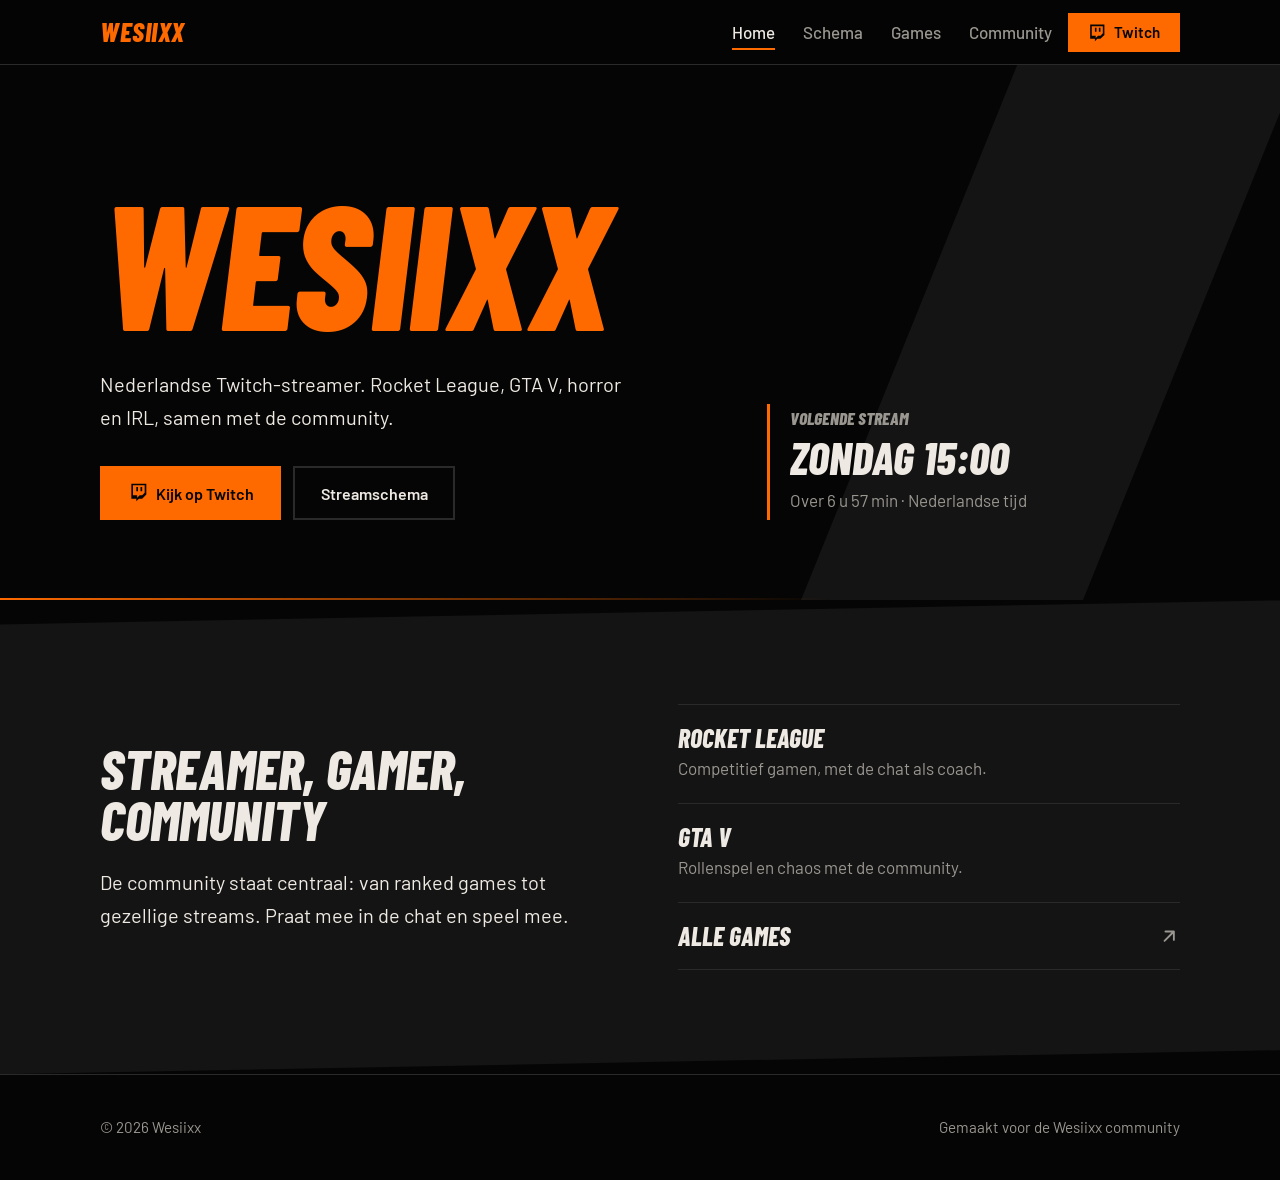
==== index.html @ 86432781 "Add files via upload" ====
<!doctype html><html lang="nl"><head><meta charset="utf-8"><meta name="viewport" content="width=device-width,initial-scale=1,viewport-fit=cover"><meta name="theme-color" content="#050505"><meta name="description" content="Wesiixx, Nederlandse Twitch-streamer. Streamschema, games en community."><title>Wesiixx – Streamer</title><link rel="preconnect" href="https://fonts.googleapis.com"><link rel="preconnect" href="https://fonts.gstatic.com" crossorigin><link href="https://fonts.googleapis.com/css2?family=Barlow+Condensed:ital,wght@1,800&family=Barlow:wght@400;500;600&display=swap" rel="stylesheet"><link rel="stylesheet" href="assets/style.css"></head><body><main><div data-view="home" data-title="Wesiixx – Streamer"><section class="hero"><div class="wrap"><div><h1 class="word">Wesiixx</h1><p class="lede">Nederlandse Twitch-streamer. Rocket League, GTA V, horror en IRL, samen met de community.</p><div class="row"><a class="btn" href="https://www.twitch.tv/wesiixx" target="_blank" rel="noopener"><span data-i="twitch"></span>Kijk op Twitch</a><a class="btn alt" href="#schema">Streamschema</a></div></div>
<div class="next"><h2>Volgende stream</h2><strong class="next-day"></strong><p class="next-in"></p></div></div></section>
<section class="band"><div class="wrap cols"><div><h2>Streamer, gamer, community</h2><p class="lede">De community staat centraal: van ranked games tot gezellige streams. Praat mee in de chat en speel mee.</p></div><div class="list"><div class="item" style="grid-template-columns:1fr"><div><h3>Rocket League</h3><p>Competitief gamen, met de chat als coach.</p></div></div><div class="item" style="grid-template-columns:1fr"><div><h3>GTA V</h3><p>Rollenspel en chaos met de community.</p></div></div><a class="item" style="grid-template-columns:1fr auto" href="#games"><h3>Alle games</h3><span class="tag" aria-hidden="true"><svg class="i" viewBox="0 0 24 24"><path d="M7 17 17 7M8 7h9v9"/></svg></span></a></div></div></section></div></main><script src="assets/main.js"></script></body></html>
---- assets/style.css ----
:root{padding-top:env(safe-area-inset-top,0px)}header.top{top:env(safe-area-inset-top,0px)}:root{--ink:#050505;--coal:#141414;--ash:#2a2a2a;--ember:#ff6a00;--bone:#eee9e2;--mute:#9a9690;--f:"Barlow Condensed","Arial Narrow",sans-serif;--b:"Barlow",system-ui,sans-serif;color-scheme:dark}
*{box-sizing:border-box;margin:0}
html{scroll-behavior:smooth}
body{background:var(--ink);color:var(--bone);font:400 1.0625rem/1.65 var(--b);-webkit-font-smoothing:antialiased}
a{color:inherit}
:focus-visible{outline:2px solid var(--ember);outline-offset:3px}
.wrap{width:min(1080px,100% - 3rem);margin-inline:auto}
header.top{position:sticky;top:0;z-index:5;background:rgba(5,5,5,.9);backdrop-filter:blur(8px);border-bottom:1px solid var(--ash)}
header.top .wrap{display:flex;align-items:center;justify-content:space-between;gap:1rem;height:64px}
.brand{text-decoration:none;font:800 italic 1.7rem/1 var(--f);letter-spacing:.02em;text-transform:uppercase;color:var(--ember)}
nav{display:flex;gap:1.75rem;margin-left:auto}
nav a{text-decoration:none;font-weight:500;color:var(--mute);padding:.25rem 0;border-bottom:2px solid transparent}
nav a:hover{color:var(--bone)}
nav a[aria-current]{color:var(--bone);border-color:var(--ember)}
.menu{display:none;background:none;border:1px solid var(--ash);color:var(--bone);padding:.4rem .8rem;font:inherit;cursor:pointer}
h1,h2,h3{font-family:var(--f);font-weight:800;font-style:italic;text-transform:uppercase;line-height:.95}
h2{font-size:clamp(2.2rem,5vw,3.4rem);margin-bottom:1.25rem}
h3{font-size:1.6rem}
.lede{font-size:1.25rem;max-width:34rem}
.muted{color:var(--mute)}
.hero{padding:clamp(3.5rem,10vw,7rem) 0 clamp(3rem,7vw,5rem)}
.hero .wrap{display:grid;grid-template-columns:1.5fr 1fr;gap:3rem;align-items:end}
.word{font-size:clamp(4.2rem,15vw,11rem);color:var(--ember);letter-spacing:-.01em;margin-bottom:1.5rem;animation:wipe .9s .1s cubic-bezier(.7,0,.2,1) both}
@keyframes wipe{from{clip-path:inset(0 100% 0 0)}to{clip-path:inset(0 -5% 0 0)}}
.next{border-left:3px solid var(--ember);padding:.4rem 0 .4rem 1.25rem}
.next h2{font-size:1.1rem;color:var(--mute);margin:0 0 .5rem}
.next strong{display:block;font:800 italic clamp(2rem,4vw,2.8rem)/1 var(--f);text-transform:uppercase}
.next p{margin-top:.4rem;color:var(--mute)}
.row{display:flex;flex-wrap:wrap;gap:.75rem;margin-top:2rem}
.btn{display:inline-flex;align-items:center;gap:.5rem;padding:.85rem 1.6rem;font:600 1rem var(--b);text-decoration:none;border:2px solid var(--ember);background:var(--ember);color:var(--ink);clip-path:polygon(0 0,100% 0,calc(100% - 10px) 100%,0 100%);cursor:pointer;transition:background .15s,color .15s}
.btn:hover{background:transparent;color:var(--ember)}
.btn.alt{background:transparent;color:var(--bone);border-color:var(--ash)}
.btn.alt:hover{border-color:var(--bone)}
.btn.sm{padding:.5rem 1.1rem;font-size:.95rem}
svg.i{width:1.25em;height:1.25em;fill:currentColor;flex:none}
section.s{padding:clamp(3rem,7vw,5rem) 0}
.band{background:var(--coal);clip-path:polygon(0 24px,100% 0,100% calc(100% - 24px),0 100%);padding-block:calc(clamp(3rem,7vw,5rem) + 24px)}
.list{border-top:1px solid var(--ash)}
.item{display:grid;grid-template-columns:9rem 1fr auto;gap:1.5rem;align-items:center;padding:1.3rem 0;border-bottom:1px solid var(--ash);text-decoration:none}
a.item:hover h3{color:var(--ember)}
.item p{color:var(--mute);margin-top:.25rem}
.item .t{font:800 italic 1.5rem var(--f);text-transform:uppercase}
.item.up{background:linear-gradient(90deg,rgba(255,106,0,.12),transparent 60%);box-shadow:inset 3px 0 var(--ember);padding-left:1rem}
.item.up .tag{color:var(--ember);font-weight:600}
.item .tag{color:var(--mute);font-size:.95rem}
.soc{grid-template-columns:2.5rem 1fr auto}
.soc svg.i{width:1.9rem;height:1.9rem;color:var(--ember)}
.page-head{padding:clamp(3rem,8vw,5.5rem) 0 2rem;border-bottom:1px solid var(--ash)}
.page-head h1{font-size:clamp(3.5rem,11vw,8rem);color:var(--ember)}
.cols{display:grid;grid-template-columns:1fr 1fr;gap:clamp(2rem,6vw,5rem);align-items:center}
footer{border-top:1px solid var(--ash);padding:2.5rem 0;color:var(--mute);font-size:.95rem}
footer .wrap{display:flex;flex-wrap:wrap;justify-content:space-between;gap:1rem}
[data-view][hidden]{display:none}
@media(max-width:760px){
.menu{display:block}
nav{display:none;position:absolute;inset:64px 0 auto;background:var(--ink);flex-direction:column;gap:0;padding:.5rem 1.5rem 1rem;border-bottom:1px solid var(--ash)}
nav.open{display:flex}nav a{padding:.8rem 0}
header.top .btn{display:none}
.hero .wrap,.cols{grid-template-columns:1fr}
.item{grid-template-columns:1fr auto;gap:.25rem 1rem}.item:not(.soc)>:first-child{grid-column:1/-1}
.soc{grid-template-columns:2.5rem 1fr auto}}
@media(prefers-reduced-motion:reduce){*{animation:none!important;scroll-behavior:auto}}

/* motion */
.word{position:relative}
.word::after{content:"";position:absolute;top:-4%;bottom:-4%;left:0;width:.1em;background:var(--ember);transform:skewX(-14deg);animation:sweep .9s .1s cubic-bezier(.7,0,.2,1) both;pointer-events:none}
@keyframes sweep{0%{left:0;opacity:1}85%{opacity:1}100%{left:100%;opacity:0}}
@keyframes up{from{opacity:0;translate:0 16px}}
.hero .lede{animation:up .7s .85s cubic-bezier(.2,.7,.2,1) both}
.hero .row{animation:up .7s 1s cubic-bezier(.2,.7,.2,1) both}
.hero .next{animation:up .7s 1.15s cubic-bezier(.2,.7,.2,1) both}
.page-head h1{animation:wipe .8s .05s cubic-bezier(.7,0,.2,1) both}
[data-view]:not([hidden]){animation:vin .45s cubic-bezier(.2,.7,.2,1) both}
@keyframes vin{from{opacity:0;translate:0 10px}}
.rv{opacity:0;translate:0 18px;transition:opacity .65s cubic-bezier(.2,.7,.2,1) calc(var(--d,0)*70ms),translate .65s cubic-bezier(.2,.7,.2,1) calc(var(--d,0)*70ms)}
.rv.in{opacity:1;translate:none}
header.top{transition:box-shadow .3s}
header.top.sc{box-shadow:0 10px 30px rgba(0,0,0,.55)}
nav a,nav a[aria-current]{border-bottom:0}
nav a{background:linear-gradient(var(--ember),var(--ember)) left bottom/0 2px no-repeat;transition:background-size .3s cubic-bezier(.7,0,.2,1),color .2s}
nav a:hover,nav a[aria-current]{background-size:100% 2px}
.btn{position:relative;overflow:hidden;isolation:isolate;transition:color .3s}
.btn::before{content:"";position:absolute;top:0;bottom:0;left:-15%;width:130%;background:var(--ink);transform:translateX(-105%) skewX(-14deg);transition:transform .4s cubic-bezier(.7,0,.2,1);z-index:-1}
.btn:hover{background:var(--ember)}
.btn:hover::before{transform:translateX(0) skewX(-14deg)}
.btn.alt::before{background:var(--ash)}
.btn.alt:hover{background:transparent}
.btn:active{translate:0 1px}
.btn svg.i{transition:transform .3s}
.btn:hover svg.i{transform:scale(1.15) rotate(-6deg)}
a.item{transition:padding-left .3s cubic-bezier(.2,.7,.2,1)}
a.item:hover{padding-left:.75rem}
a.item h3,.item .tag{transition:color .2s,translate .3s}
a.item:hover .tag{translate:6px 0;color:var(--ember)}
.soc svg.i{transition:transform .3s cubic-bezier(.2,.7,.2,1)}
.soc:hover svg.i{transform:translateY(-3px) rotate(-8deg)}
.item.up{animation:glow 2.4s ease-in-out infinite}
@keyframes glow{50%{background-color:rgba(255,106,0,.07)}}
@media(prefers-reduced-motion:reduce){.rv{opacity:1;translate:none;transition:none}.btn::before,nav a{transition:none}}

/* fixes */
body{display:flex;flex-direction:column;min-height:100vh;min-height:100svh}
main{flex:1}
::selection{background:var(--ember);color:var(--ink)}
.btn{transition:color .2s .12s}
.btn.alt:hover{color:var(--bone)}
.item.up{background-color:transparent}
.hero{position:relative;overflow:hidden}
.hero .wrap{position:relative;z-index:1}
.next strong{white-space:nowrap}
/* hero: charcoal bar and ember blade, echoing the brand art in pure CSS */
.hero::before{content:"";position:absolute;right:7%;top:-20%;width:22%;height:140%;background:var(--coal);transform:skewX(-22deg);animation:bar 1.1s .1s cubic-bezier(.2,.7,.2,1) both}
.hero::after{content:"";position:absolute;z-index:0;left:0;right:0;bottom:0;height:2px;background:linear-gradient(90deg,var(--ember),transparent 65%);transform-origin:left center;animation:edge 1.1s .5s cubic-bezier(.7,0,.2,1) both}
@keyframes bar{from{opacity:0;translate:0 -40px}}
@keyframes edge{from{scale:0 1}}
.brand{display:inline-block;transition:transform .3s cubic-bezier(.2,.7,.2,1)}
.brand:hover{transform:skewX(-8deg) translateX(2px)}
nav.open{animation:up .3s cubic-bezier(.2,.7,.2,1) both}
/* page transition: diagonal slash wipe */
html.vt [data-view]:not([hidden]){animation:none}
::view-transition-old(root){animation:fout .3s ease both}
::view-transition-new(root){animation:diag .6s cubic-bezier(.7,0,.2,1) both}
@keyframes fout{to{opacity:.2}}
@keyframes diag{from{clip-path:polygon(0 0,0 0,-30% 100%,-30% 100%)}to{clip-path:polygon(0 0,130% 0,130% 100%,-30% 100%)}}
@media(max-width:760px){.hero::before{opacity:.5;width:38%;right:-6%}.hero::after{content:"";position:absolute;z-index:0;left:0;right:0;bottom:0;height:2px;background:linear-gradient(90deg,var(--ember),transparent 65%);transform-origin:left center;animation:edge 1.1s .5s cubic-bezier(.7,0,.2,1) both}}
@media(prefers-reduced-motion:reduce){.hero::before,.hero::after{content:"";position:absolute;z-index:0;left:0;right:0;bottom:0;height:2px;background:linear-gradient(90deg,var(--ember),transparent 65%);transform-origin:left center;animation:edge 1.1s .5s cubic-bezier(.7,0,.2,1) both}::view-transition-group(*),::view-transition-old(*),::view-transition-new(*){animation:none}}

/* buttons: simple left-to-right fill, no pseudo-element */
.btn::before{display:none}
.btn{background:linear-gradient(var(--ink),var(--ink)) left center/0 100% no-repeat var(--ember);transition:background-size .35s cubic-bezier(.7,0,.2,1),color .2s .08s}
.btn:hover{background:linear-gradient(var(--ink),var(--ink)) left center/100% 100% no-repeat var(--ember);color:var(--ember)}
.btn.alt{background:linear-gradient(var(--ash),var(--ash)) left center/0 100% no-repeat transparent}
.btn.alt:hover{background:linear-gradient(var(--ash),var(--ash)) left center/100% 100% no-repeat transparent;color:var(--bone)}
.tag svg.i{width:1.4rem;height:1.4rem;fill:none;stroke:currentColor;stroke-width:2;stroke-linecap:round;stroke-linejoin:round;vertical-align:middle}
.item .tag{display:inline-flex}

/* button: plain rectangle, so the border is never cut off by a clipped corner */
.btn{clip-path:none;border-radius:0}
/* page transition: no white flash (dark backdrop, no additive blending) */
html{background:var(--ink)}
::view-transition{background:var(--ink)}
::view-transition-old(root),::view-transition-new(root){mix-blend-mode:normal}
::view-transition-old(root){animation:none}
::view-transition-new(root){animation:diag .55s cubic-bezier(.7,0,.2,1) both}
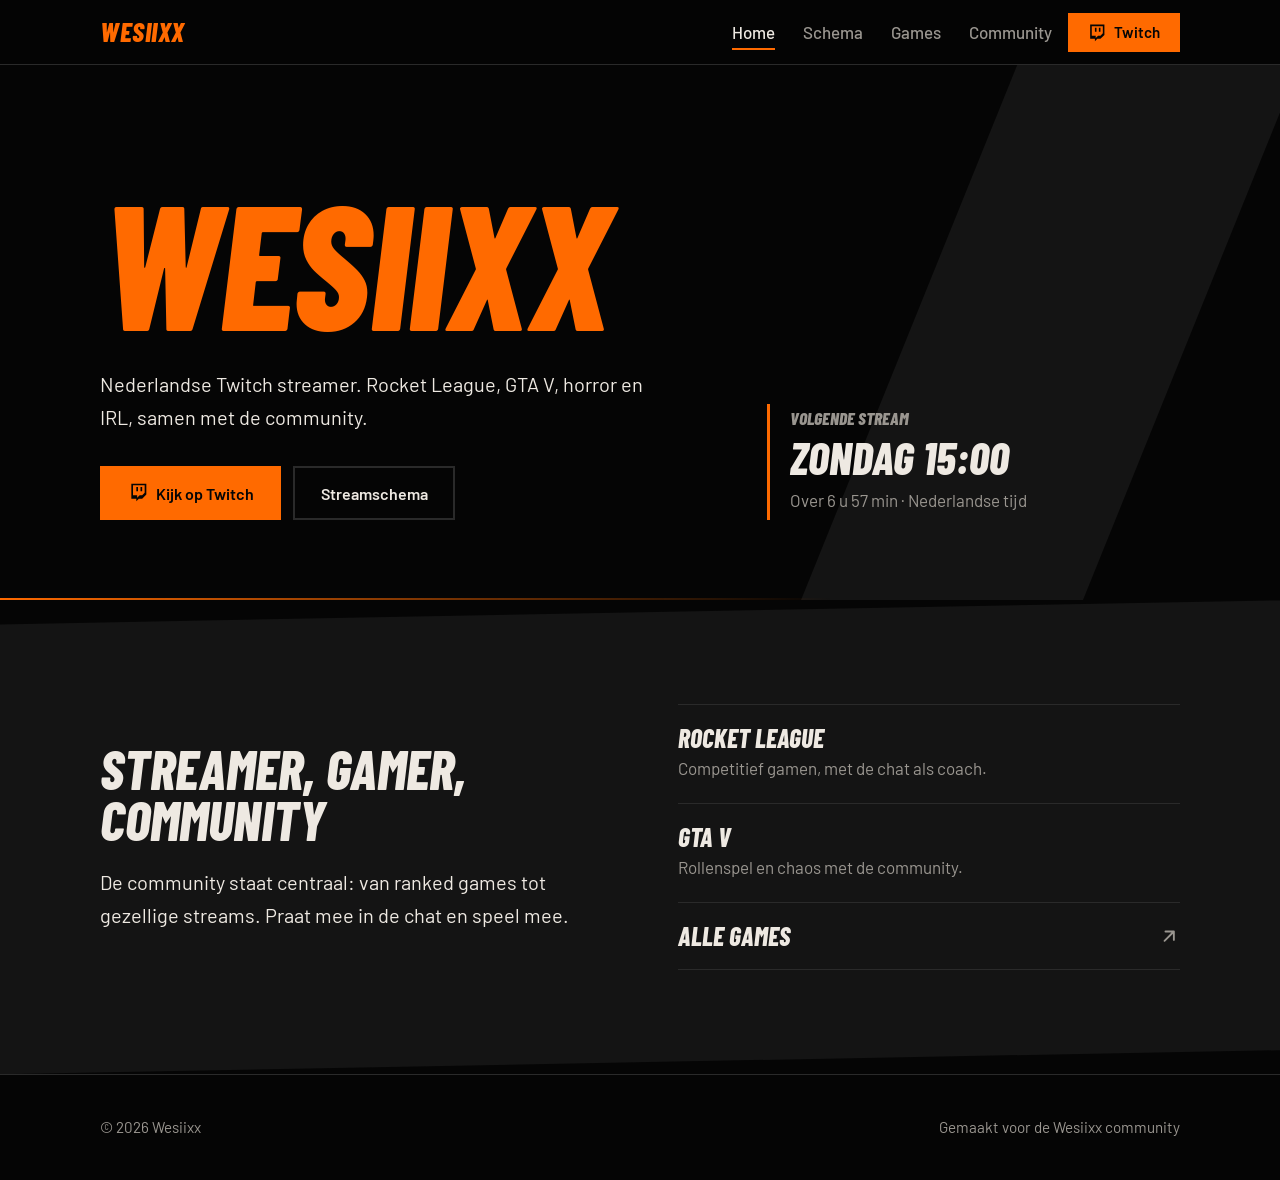
==== commit 1a89c8af: "Add files via upload" ====
--- a/index.html
+++ b/index.html
@@ -1,3 +1,3 @@
-<!doctype html><html lang="nl"><head><meta charset="utf-8"><meta name="viewport" content="width=device-width,initial-scale=1,viewport-fit=cover"><meta name="theme-color" content="#050505"><meta name="description" content="Wesiixx, Nederlandse Twitch-streamer. Streamschema, games en community."><title>Wesiixx – Streamer</title><link rel="preconnect" href="https://fonts.googleapis.com"><link rel="preconnect" href="https://fonts.gstatic.com" crossorigin><link href="https://fonts.googleapis.com/css2?family=Barlow+Condensed:ital,wght@1,800&family=Barlow:wght@400;500;600&display=swap" rel="stylesheet"><link rel="stylesheet" href="assets/style.css"></head><body><main><div data-view="home" data-title="Wesiixx – Streamer"><section class="hero"><div class="wrap"><div><h1 class="word">Wesiixx</h1><p class="lede">Nederlandse Twitch-streamer. Rocket League, GTA V, horror en IRL, samen met de community.</p><div class="row"><a class="btn" href="https://www.twitch.tv/wesiixx" target="_blank" rel="noopener"><span data-i="twitch"></span>Kijk op Twitch</a><a class="btn alt" href="#schema">Streamschema</a></div></div>
+<!doctype html><html lang="nl"><head><meta charset="utf-8"><meta name="viewport" content="width=device-width,initial-scale=1,viewport-fit=cover"><meta name="theme-color" content="#050505"><meta name="description" content="Wesiixx, Nederlandse Twitch streamer. Streamschema, games en community."><title>Wesiixx, Streamer</title><link rel="preconnect" href="https://fonts.googleapis.com"><link rel="preconnect" href="https://fonts.gstatic.com" crossorigin><link href="https://fonts.googleapis.com/css2?family=Barlow+Condensed:ital,wght@1,800&family=Barlow:wght@400;500;600&display=swap" rel="stylesheet"><link rel="stylesheet" href="assets/style.css"></head><body><main><div data-view="home" data-title="Wesiixx, Streamer"><section class="hero"><div class="wrap"><div><h1 class="word">Wesiixx</h1><p class="lede">Nederlandse Twitch streamer. Rocket League, GTA V, horror en IRL, samen met de community.</p><div class="row"><a class="btn" href="https://www.twitch.tv/wesiixx" target="_blank" rel="noopener"><span data-i="twitch"></span>Kijk op Twitch</a><a class="btn alt" href="#schema">Streamschema</a></div></div>
 <div class="next"><h2>Volgende stream</h2><strong class="next-day"></strong><p class="next-in"></p></div></div></section>
 <section class="band"><div class="wrap cols"><div><h2>Streamer, gamer, community</h2><p class="lede">De community staat centraal: van ranked games tot gezellige streams. Praat mee in de chat en speel mee.</p></div><div class="list"><div class="item" style="grid-template-columns:1fr"><div><h3>Rocket League</h3><p>Competitief gamen, met de chat als coach.</p></div></div><div class="item" style="grid-template-columns:1fr"><div><h3>GTA V</h3><p>Rollenspel en chaos met de community.</p></div></div><a class="item" style="grid-template-columns:1fr auto" href="#games"><h3>Alle games</h3><span class="tag" aria-hidden="true"><svg class="i" viewBox="0 0 24 24"><path d="M7 17 17 7M8 7h9v9"/></svg></span></a></div></div></section></div></main><script src="assets/main.js"></script></body></html>
